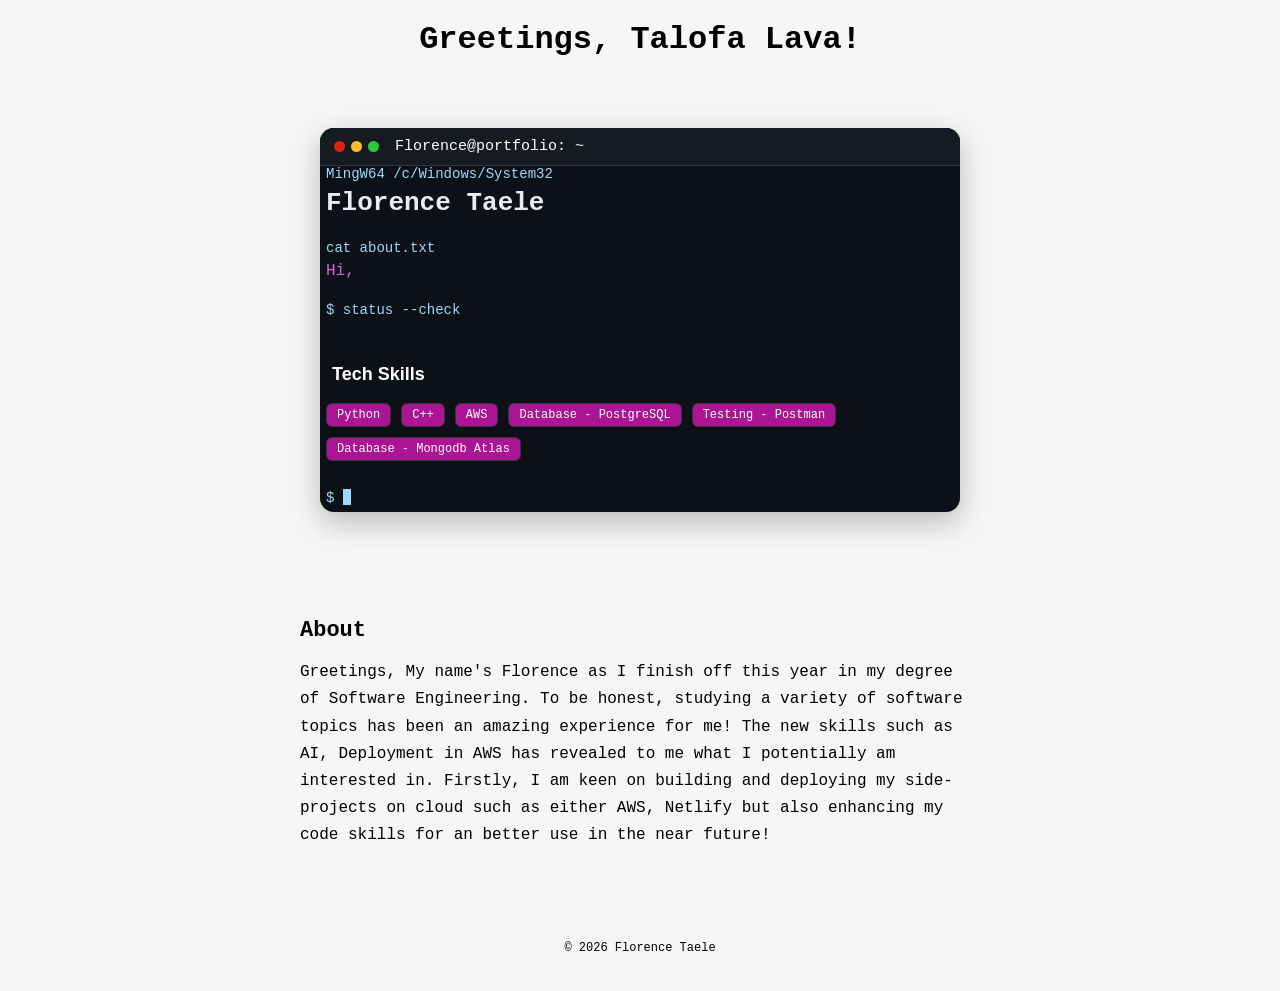
==== index.html @ 93e6b6ca "new tagas added to index.html file" ====
<!DOCTYPE html>
<html lang="en">
<head> 
    <!--Main Header of HTML content-->
    <!--Window Size, Title-->
    <!--Connection of  CSS & Js file for website!-->
    <meta charset="UTF-8"/>
    <meta name="viewport" content="width=device-width, inidal-scale=1.0"/>
    <title> Florence Taele - Portfolio</title>
    <link rel="stylesheet" href="css/main-style.css">
    <script src="script.js" defer></script>

<body>

    <!--Heading of Portfolio (Main page of website)-->
    <h1 class="Heading">
        Greetings, Talofa Lava! 
    </h1>
    <!--Hero Section of Website-->
    <section class="hero">
        <!--Terminal Style Welcome Page-->
        <div style="gap:8px;" class="terminal"> 
            <div class="terminal-bar"> 
                <span class="dot red"></span>
                <span class="dot yellow"></span>
                <span class="dot green"></span>
                <span class="title-terminal">Florence@portfolio: ~</span>               
            </div>

            <!--Terminal Commands for Website-->
            <div style="margin-left:6px;" class="terminal-body">
                <p class="prompt">MingW64 /c/Windows/System32</p>
                <p class="output name" id="typed-name"</p>

                <p class="prompt">cat about.txt</p>
                <p class="output tagline" id="typed-tagline"
                
            </p>
                <p class="prompt">$ status --check</p>
                <p class="output">
                <span class="output">
                    <span class="output tagline" id="typed-headline"></span>
                </span>
                </p
            </div>

            <!--Skills Section-->
            <h3 class="sub-heading">
                Tech Skills
            </h3>
            <div class="tags">
                <span class="tag">Python</span>
                <span class="tag">C++</span>
                <span class="tag">AWS</span>
                <span class="tag">Database - PostgreSQL</span>
                <span class="tag">Testing - Postman</span>
                <span class="tag">Database - Mongodb Atlas</span>
            </div>

            <!--Live command typing display only-->
            <p class="prompt" style="margin-top:28px;">$ <span class="cursor"></span></p>
        </div>
    </section>

    <!--Second section (Quick About Section *more inside About_Me section)-->
    <section class="section">
        <h2>About</h2>
        <p>
            Greetings, My name's Florence as I finish off this year in my degree of Software 
            Engineering. To be honest, studying a variety of software topics has been an amazing experience for me! 
            The new skills such as AI, Deployment in AWS has revealed to me what I potentially am interested in. 
            Firstly, I am keen on building and deploying my side-projects on cloud such as either AWS, Netlify 
            but also enhancing my code skills for an better use in the near future!
        </p>
    </section>

    <!--Footer of Website-->
    <footer>
        <p>&copy; 2026 Florence Taele</p>
    </footer>

    </body>

</head>
</html>
---- css/main-style.css ----
/*Main named color scheme menu*/
  :root{
            --bg: #0d1117;
            --bg-alt: #161b22;
            --border: #30363d;
            --text: #e6edf3;
            --text-muted: #ffffff;
            --accent: #9adbfc;
            --accent-soft: #d863d8;
            --success: #3fb950;
            --page-bg: #f6f6f4;
        }

        /*Box size - terminal*/
        *{box-sizing: border-box;}
        
        /*Body Text for Website*/
        body{
            margin:0;
            font-family: 'Courier New', Courier, monospace;
            background: var(--page-bg);
            color:#000000;
        }
        
        /*Hero Section*/
        .hero{
            display: flex;
            justify-content: center;
            padding: 48px 20px;
        }

        /*Terminal style*/
        .terminal{
            width: 100%;
            max-width:640px;
            background: var(--bg);
            border-radius: 14px;
            overflow: hidden;
            box-shadow: 0 10px 30px rgba(0,0,0,0.25);
        }
        
        /*Terminal Bar style*/
        .terminal-bar{
            display:flex;
            align-items: center;
            gap: 6px;
            padding: 10px 14px; 
            background: var(--bg-alt);
            border-bottom: 1px solid var(--border);
        }

        /*Fake Mac dots for terminal*/
        .dot{
            width: 11px;
            height:11px;
            border-radius: 50%;
        }

        /*Mac styled dots - terminal*/
        .red{background: #e02015;}
        .yellow{background: #ffbd2e;}
        .green{background: #27c93f;}

        /*Terminal Title*/
        .title-terminal{
            color: var(--text-muted);
            font-size: 15px;
            margin-left: 10px;
            border-radius:50%;
        }

        /*Terminal Body positions*/
        terminal-body{
            padding: 32px, 28px, 40px; 
        }

        /*Prompt - heading of commands inside terminal*/
        .prompt {
            color: var(--accent);
            font-size: 14px;
            margin: 0 0 6px;
        }
        
        /*output of website*/
        .output{
            color: var(--text);
            font-size: 16px;
            margin: 0 0 20px;
            min-height: 20px;
        }

        /*Ouput - Name*/
        .output.name {
            font-size: 26px;
            font-weight: 600; 
            min-height: 32px;
        }
        
        /*Tagline output color*/
        .output.tagline{
            color: var(--accent-soft);
        }

        /*Mac dot style - Terminal*/
        badge{
            display: inline-flex; 
            align-items: center; 
            gap: 6px; 
            background: rgba(63, 185, 80, 0.15);
            color: var(--success);
            font-size: 13px;
            padding: 4px 10px;
            border-radius: 999px;
        }

        /*Mac style dot - terminal*/
        .badge-dot{
            width:6px;
            height: 6px;
            border-radius: 50%;
            background: var(--success);
        }

        /*tags - used for skill section*/
        .tags{
            display: flex;
            gap: 10px; 
            flex-wrap: wrap; 
            margin-top: 10px; 
        }

        /*Main color - skill section*/
        .tag{
            font-size: 12px;
            border: 1px solid var(--border);
            padding: 4px 10px;
            border-radius: 6px;
            color: var(--text-muted);
            background: #ab1492;
            color:#ffffff;
        }

        /*Curosr section - live running style*/
        .cursor{
            display: inline-block;
            width: 8px; 
            height: 16px; 
            background: var(--accent);
            vertical-align: -3px;
            animation: blink 1s step-end infinite;
        }


        @keyFrames blink { 50% { opacity: 0; }}

        
        .section { 
            max-width: 720px;
            margin: 0 auto;
            padding: 40px 20px;
        }

        .section h2{
            font-size: 22px;
            margin-bottom: 16px;
        }

        .section p{
            line-height: 1.7;
        }

        footer { 
            text-align: center; 
            padding: 24px;
            color: var(text-muted);
            font-size: 12px;
        }
    
        .Heading { 
            text-align:center;
            color:#000000;
            font-size:20;
            font-family:'Courier New', Courier, monospace;
        }

        .sub-heading{
            color:#ffffff;
            margin-left:6px;
            font-size:18px;
            font-family:'Franklin Gothic Medium', 'Arial Narrow', Arial, sans-serif;
        }
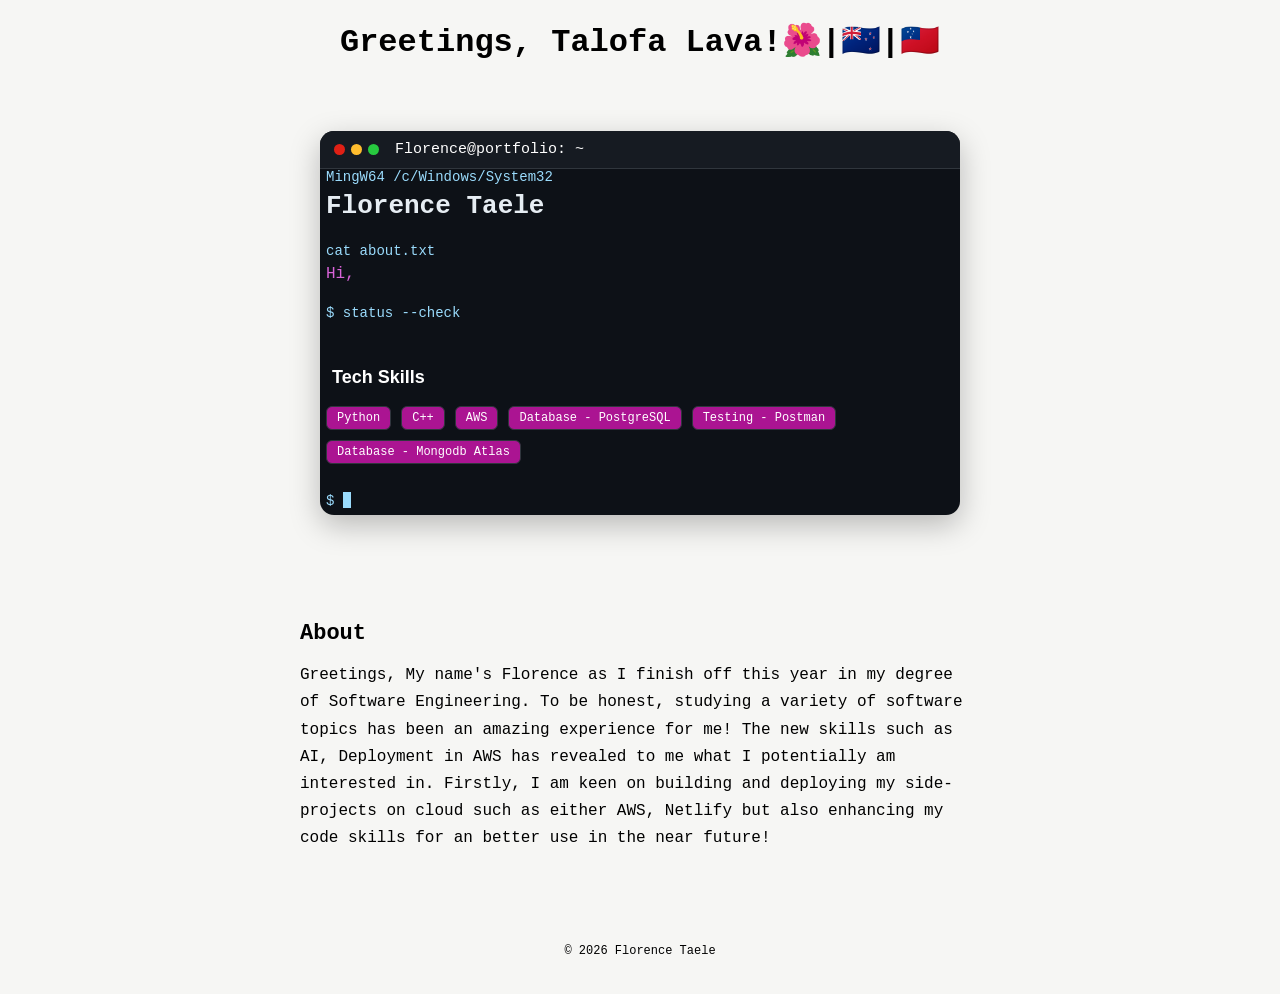
==== commit c24924e3: "new style of emojis added to heading of index.html" ====
--- a/index.html
+++ b/index.html
@@ -14,7 +14,7 @@
 
     <!--Heading of Portfolio (Main page of website)-->
     <h1 class="Heading">
-        Greetings, Talofa Lava! 
+        Greetings, Talofa Lava!🌺|🇳🇿|🇼🇸
     </h1>
     <!--Hero Section of Website-->
     <section class="hero">
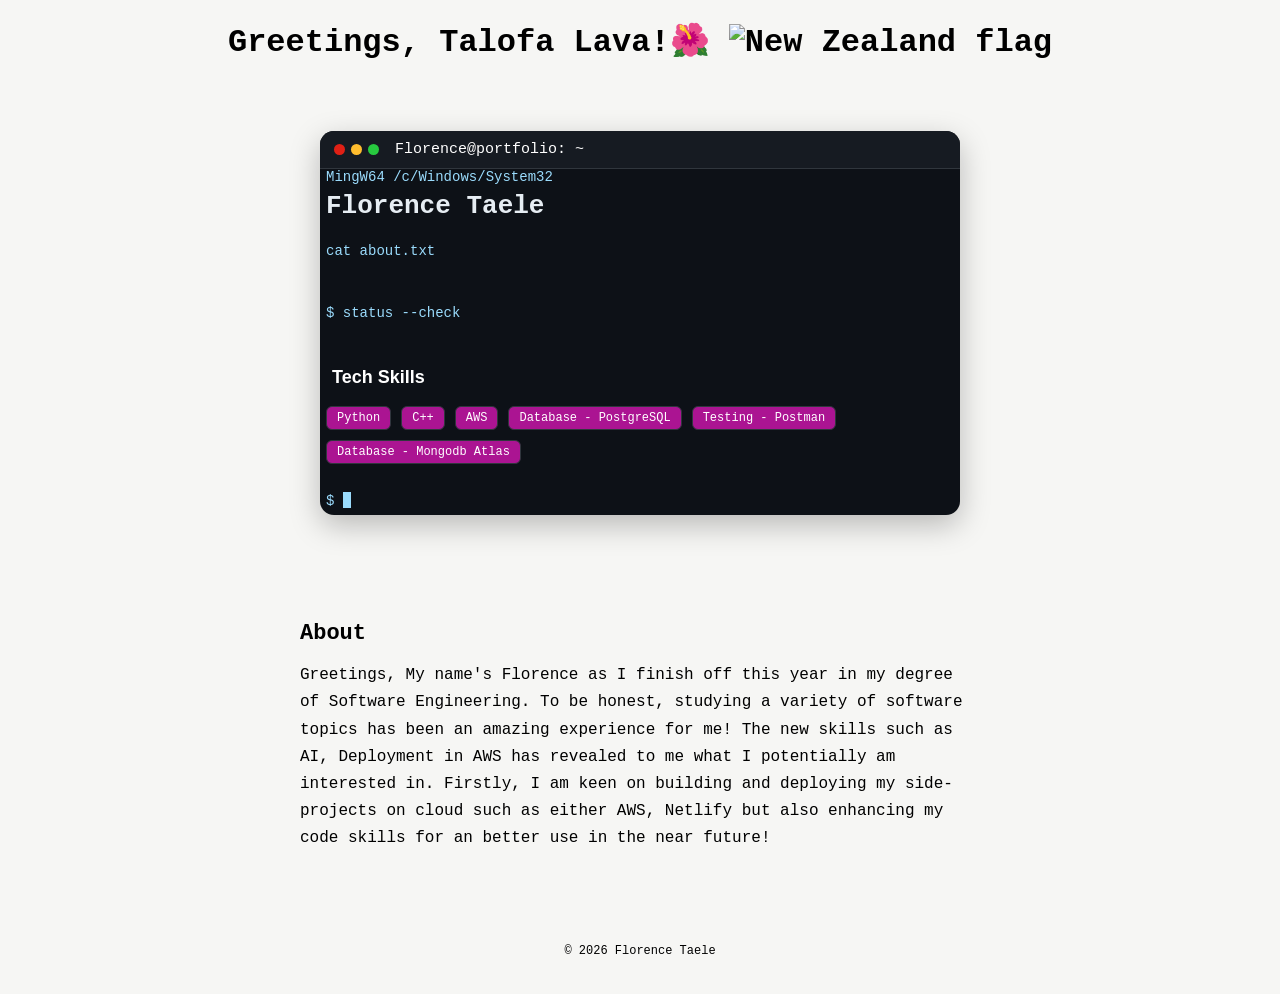
==== commit dcc10b6d: "removed added emojis type & switched to flag instead" ====
--- a/index.html
+++ b/index.html
@@ -14,7 +14,8 @@
 
     <!--Heading of Portfolio (Main page of website)-->
     <h1 class="Heading">
-        Greetings, Talofa Lava!🌺|🇳🇿|🇼🇸
+        Greetings, Talofa Lava!🌺
+        <img src="https://flagcdn.com/w40/nz.png" alt="New Zealand flag" style="height:1em; vertical-align:middle;">
     </h1>
     <!--Hero Section of Website-->
     <section class="hero">
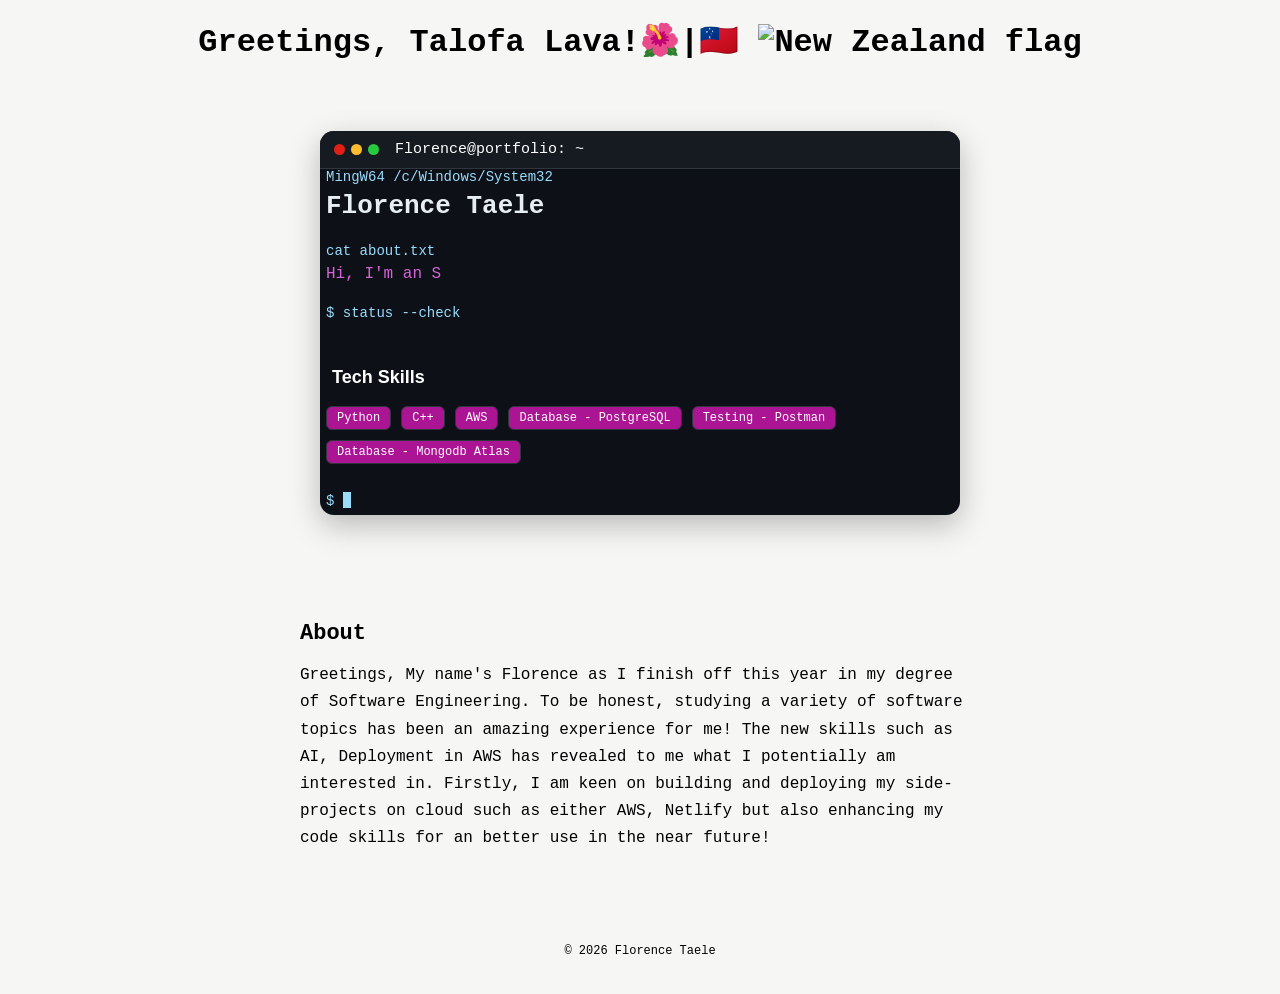
==== commit eb567d36: "added 1 emoji" ====
--- a/index.html
+++ b/index.html
@@ -14,7 +14,7 @@
 
     <!--Heading of Portfolio (Main page of website)-->
     <h1 class="Heading">
-        Greetings, Talofa Lava!🌺
+        Greetings, Talofa Lava!🌺|🇼🇸
         <img src="https://flagcdn.com/w40/nz.png" alt="New Zealand flag" style="height:1em; vertical-align:middle;">
     </h1>
     <!--Hero Section of Website-->
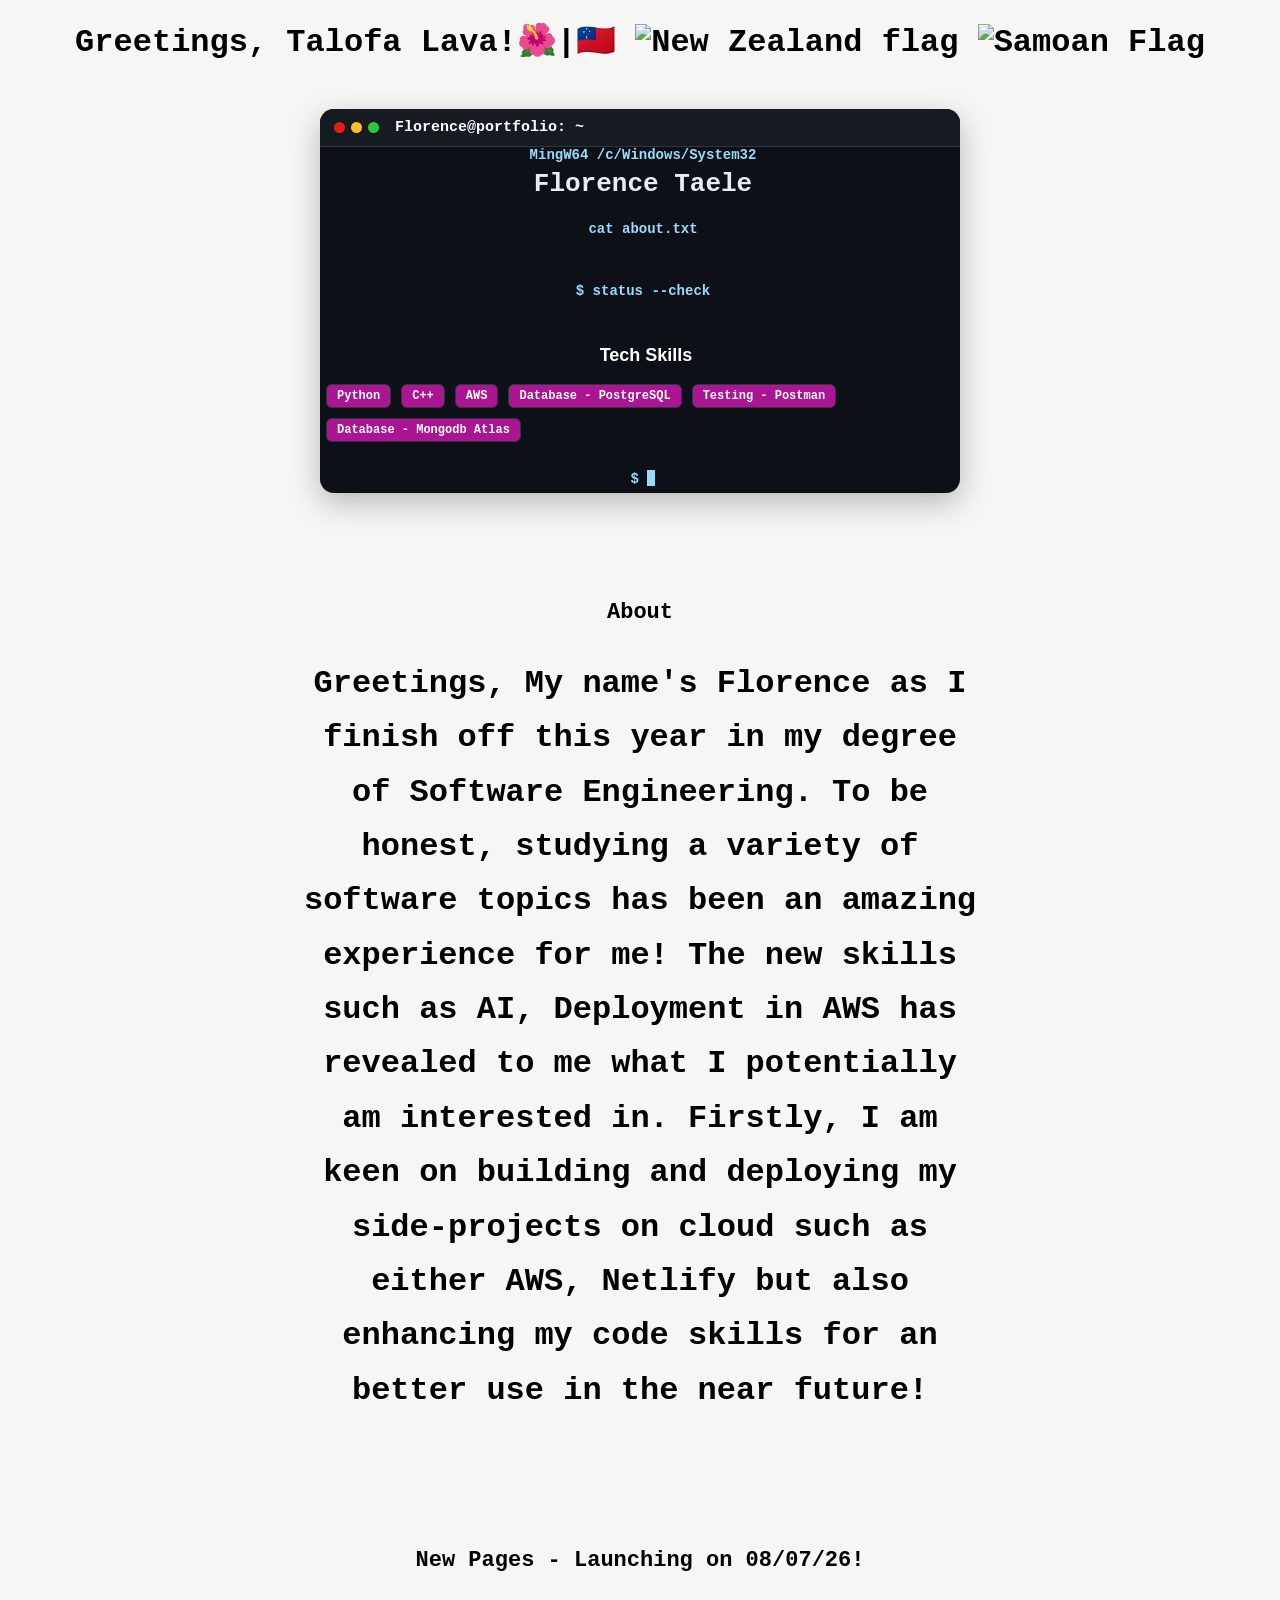
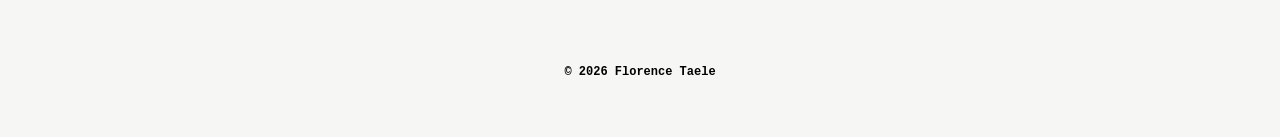
==== commit b712054c: "new changes made to index.html page - heading page" ====
--- a/index.html
+++ b/index.html
@@ -16,6 +16,7 @@
     <h1 class="Heading">
         Greetings, Talofa Lava!🌺|🇼🇸
         <img src="https://flagcdn.com/w40/nz.png" alt="New Zealand flag" style="height:1em; vertical-align:middle;">
+        <img src="https://flagcdn.com/w40/ws.png" alt="Samoan Flag" style="height:1em; vertical-align:middle;"
     </h1>
     <!--Hero Section of Website-->
     <section class="hero">
@@ -75,6 +76,12 @@
         </p>
     </section>
 
+    <section class="section h2">
+        <h2>
+            New Pages - Launching on 08/07/26!
+        </h2>
+    </section>
+
     <!--Footer of Website-->
     <footer>
         <p>&copy; 2026 Florence Taele</p>
--- a/css/main-style.css
+++ b/css/main-style.css
@@ -161,6 +161,7 @@
         }
 
         .section h2{
+            text-align: center;
             font-size: 22px;
             margin-bottom: 16px;
         }
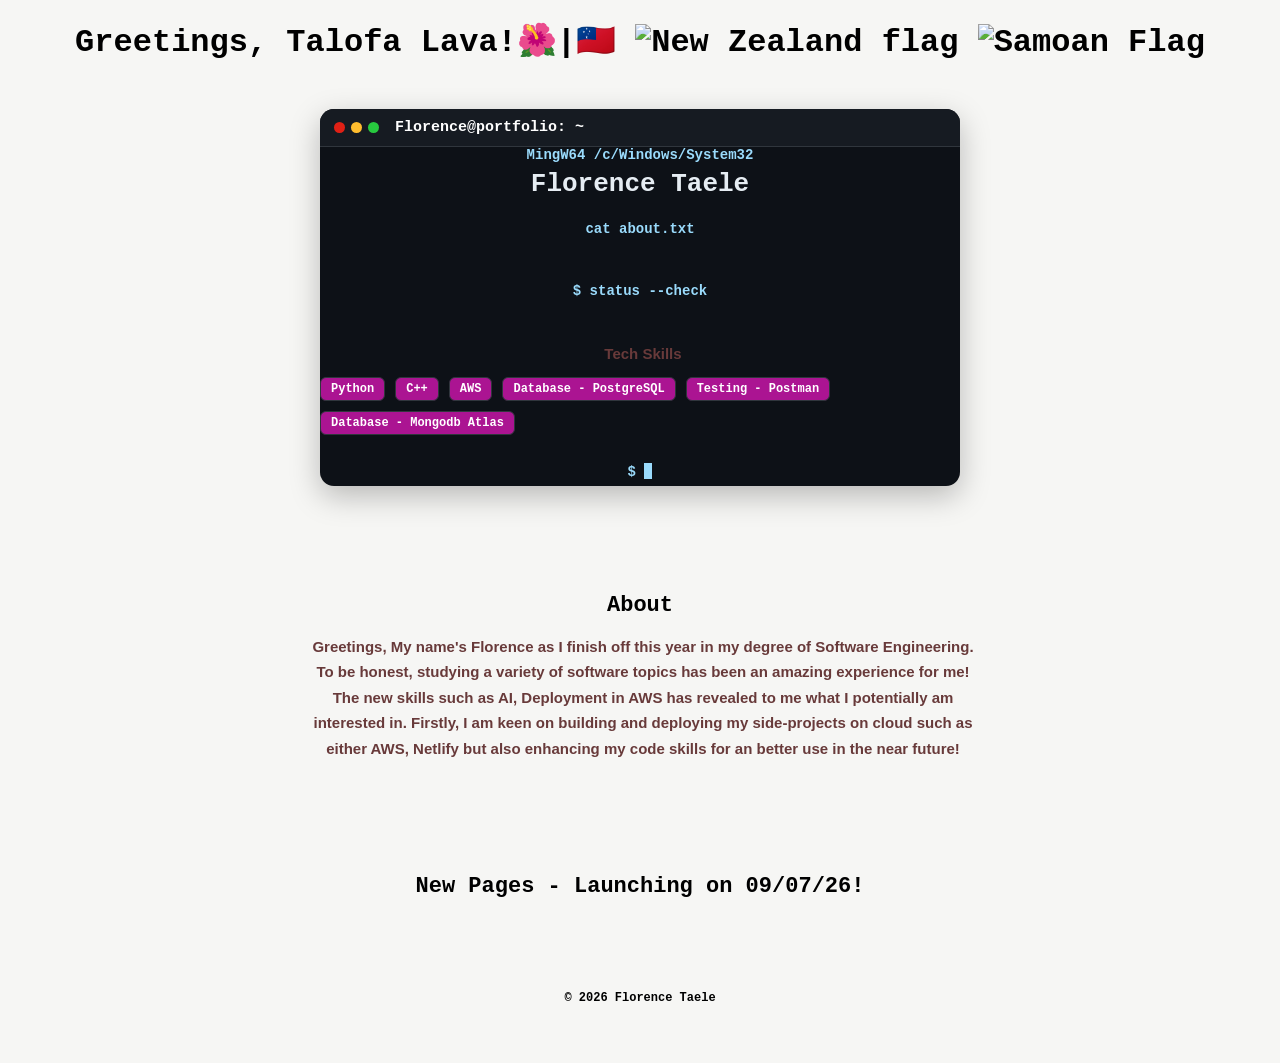
==== commit fe28dab4: "changes for index.html page" ====
--- a/index.html
+++ b/index.html
@@ -21,7 +21,7 @@
     <!--Hero Section of Website-->
     <section class="hero">
         <!--Terminal Style Welcome Page-->
-        <div style="gap:8px;" class="terminal"> 
+        <div class="terminal"> 
             <div class="terminal-bar"> 
                 <span class="dot red"></span>
                 <span class="dot yellow"></span>
@@ -30,7 +30,7 @@
             </div>
 
             <!--Terminal Commands for Website-->
-            <div style="margin-left:6px;" class="terminal-body">
+            <div class="terminal-body">
                 <p class="prompt">MingW64 /c/Windows/System32</p>
                 <p class="output name" id="typed-name"</p>
 
@@ -66,8 +66,8 @@
 
     <!--Second section (Quick About Section *more inside About_Me section)-->
     <section class="section">
-        <h2>About</h2>
-        <p>
+        <h2 class="Heading">About</h2>
+        <p class="sub-heading">
             Greetings, My name's Florence as I finish off this year in my degree of Software 
             Engineering. To be honest, studying a variety of software topics has been an amazing experience for me! 
             The new skills such as AI, Deployment in AWS has revealed to me what I potentially am interested in. 
@@ -78,7 +78,7 @@
 
     <section class="section h2">
         <h2>
-            New Pages - Launching on 08/07/26!
+            New Pages - Launching on 09/07/26!
         </h2>
     </section>
 
--- a/css/main-style.css
+++ b/css/main-style.css
@@ -161,7 +161,6 @@
         }
 
         .section h2{
-            text-align: center;
             font-size: 22px;
             margin-bottom: 16px;
         }
@@ -185,8 +184,8 @@
         }
 
         .sub-heading{
-            color:#ffffff;
+            color:#683a3a;
             margin-left:6px;
-            font-size:18px;
+            font-size:15px;
             font-family:'Franklin Gothic Medium', 'Arial Narrow', Arial, sans-serif;
         }
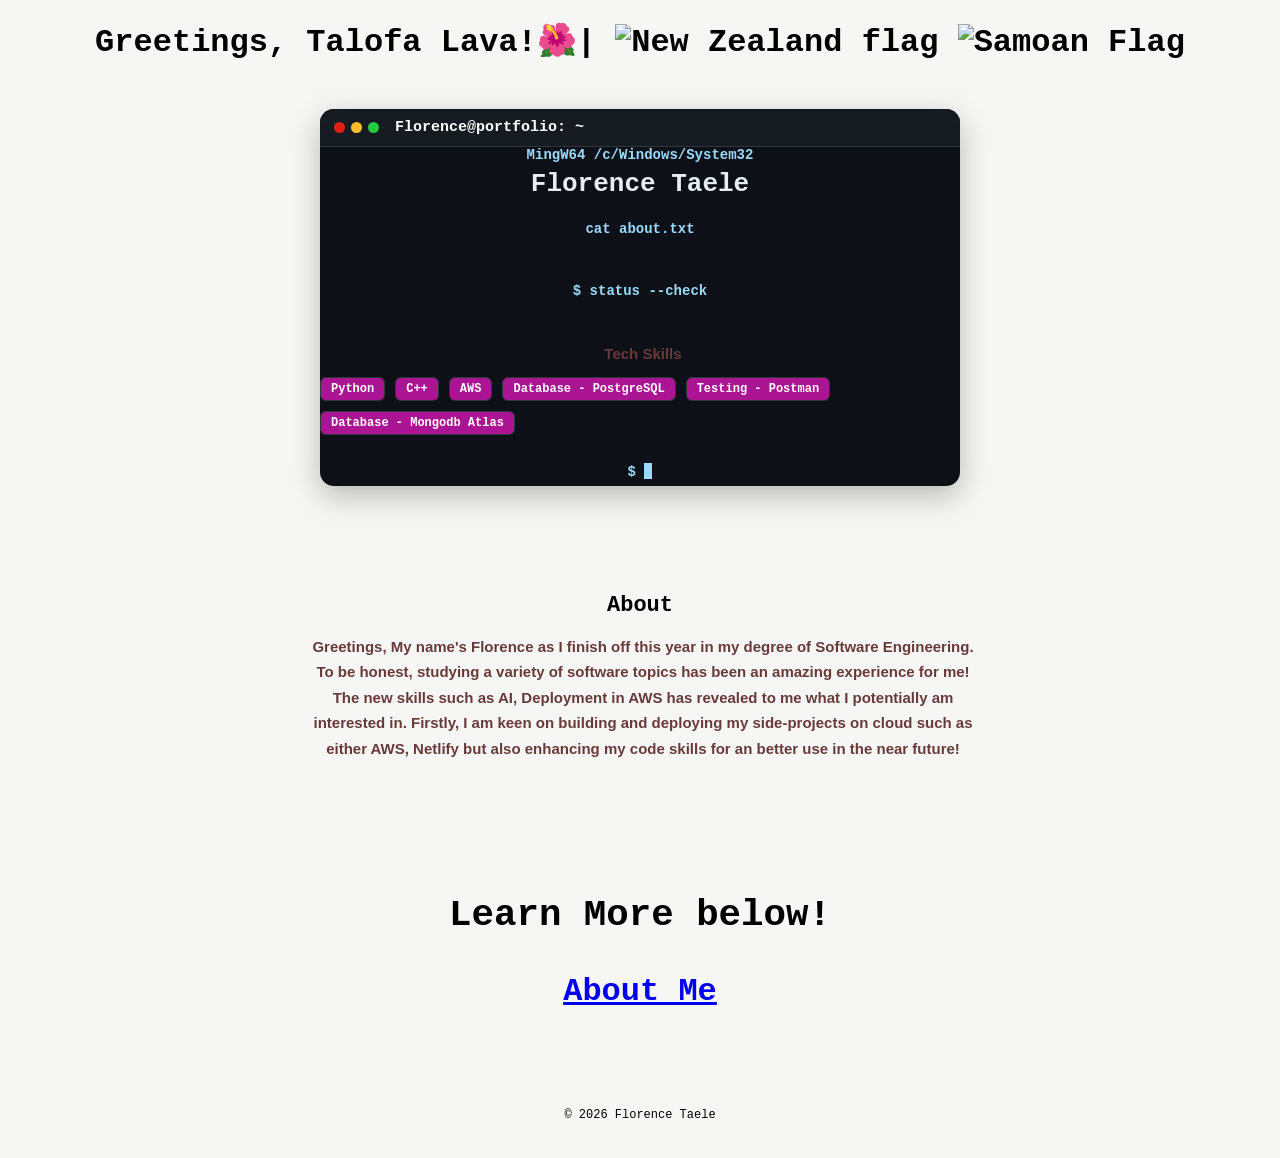
==== commit 2734f92e: "Updated About Me Page" ====
--- a/index.html
+++ b/index.html
@@ -14,7 +14,7 @@
 
     <!--Heading of Portfolio (Main page of website)-->
     <h1 class="Heading">
-        Greetings, Talofa Lava!🌺|🇼🇸
+        Greetings, Talofa Lava!🌺|
         <img src="https://flagcdn.com/w40/nz.png" alt="New Zealand flag" style="height:1em; vertical-align:middle;">
         <img src="https://flagcdn.com/w40/ws.png" alt="Samoan Flag" style="height:1em; vertical-align:middle;"
     </h1>
@@ -78,7 +78,8 @@
 
     <section class="section h2">
         <h2>
-            New Pages - Launching on 09/07/26!
+            <h3>Learn More below!</h3>
+            <a href="Main_pages/About_me.html">About Me</a>
         </h2>
     </section>
 
--- a/css/main-style.css
+++ b/css/main-style.css
@@ -1,3 +1,10 @@
+.Heading{
+    text-align: center;
+    color:black;
+    font-family: 'Courier New', Courier, monospace;
+    font-weight: bold;
+}  
+
   /*Main named color scheme menu*/
   :root{
             --bg: #0d1117;
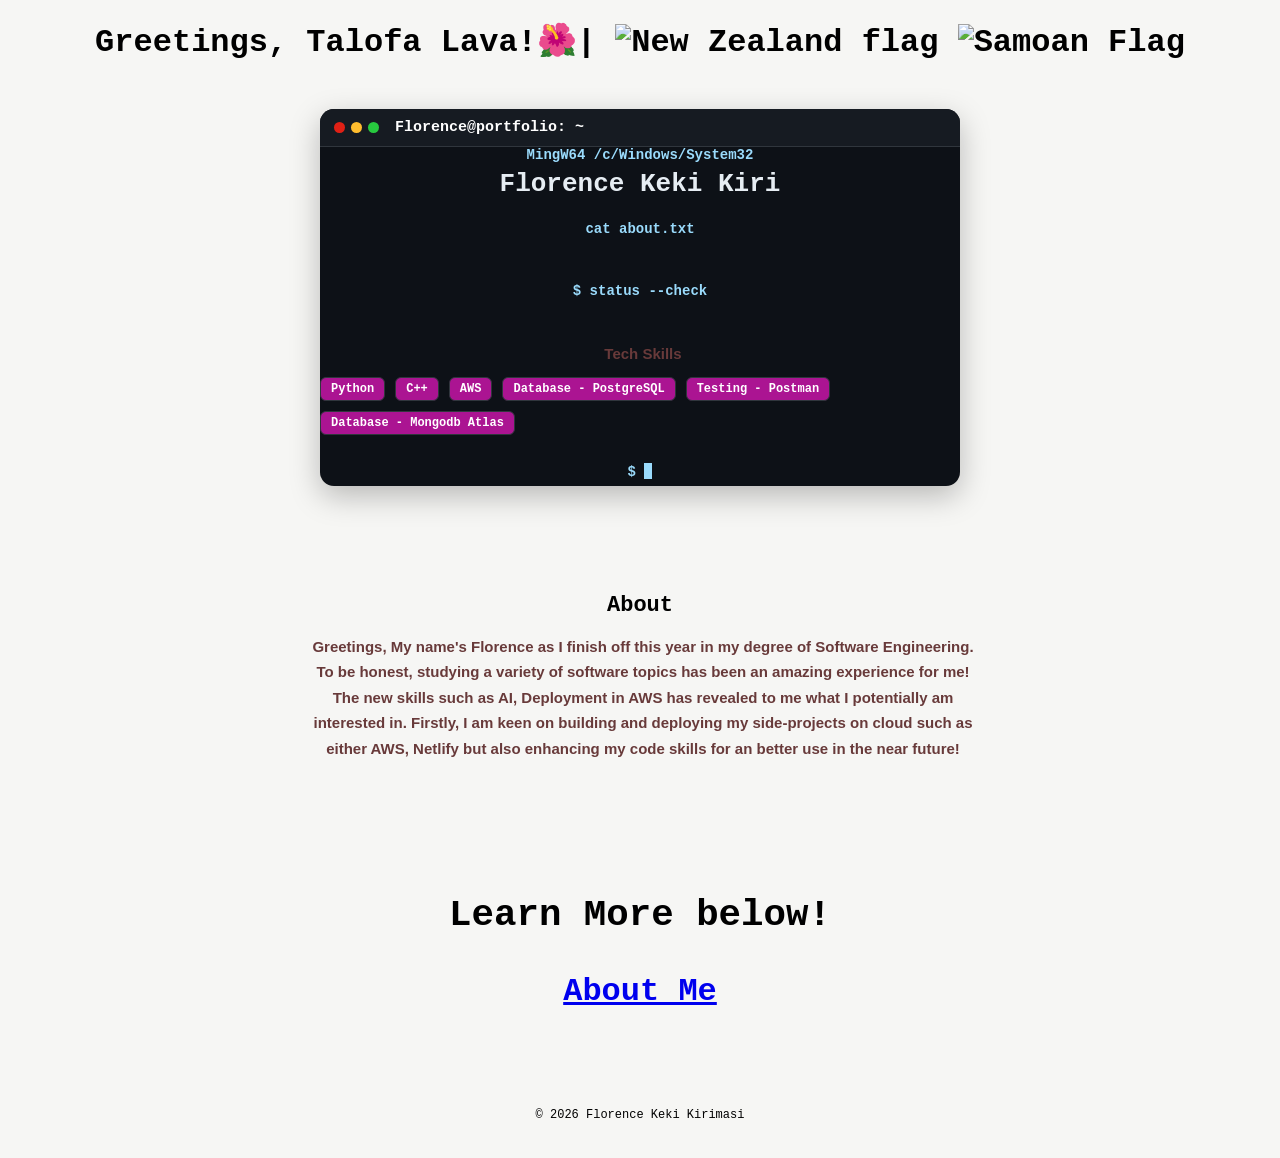
==== commit f008c380: "Updated name changes" ====
--- a/index.html
+++ b/index.html
@@ -6,7 +6,7 @@
     <!--Connection of  CSS & Js file for website!-->
     <meta charset="UTF-8"/>
     <meta name="viewport" content="width=device-width, inidal-scale=1.0"/>
-    <title> Florence Taele - Portfolio</title>
+    <title> Florence Keki Kirimasi - Portfolio</title>
     <link rel="stylesheet" href="css/main-style.css">
     <script src="script.js" defer></script>
 
@@ -85,7 +85,7 @@
 
     <!--Footer of Website-->
     <footer>
-        <p>&copy; 2026 Florence Taele</p>
+        <p>&copy; 2026 Florence Keki Kirimasi</p>
     </footer>
 
     </body>
